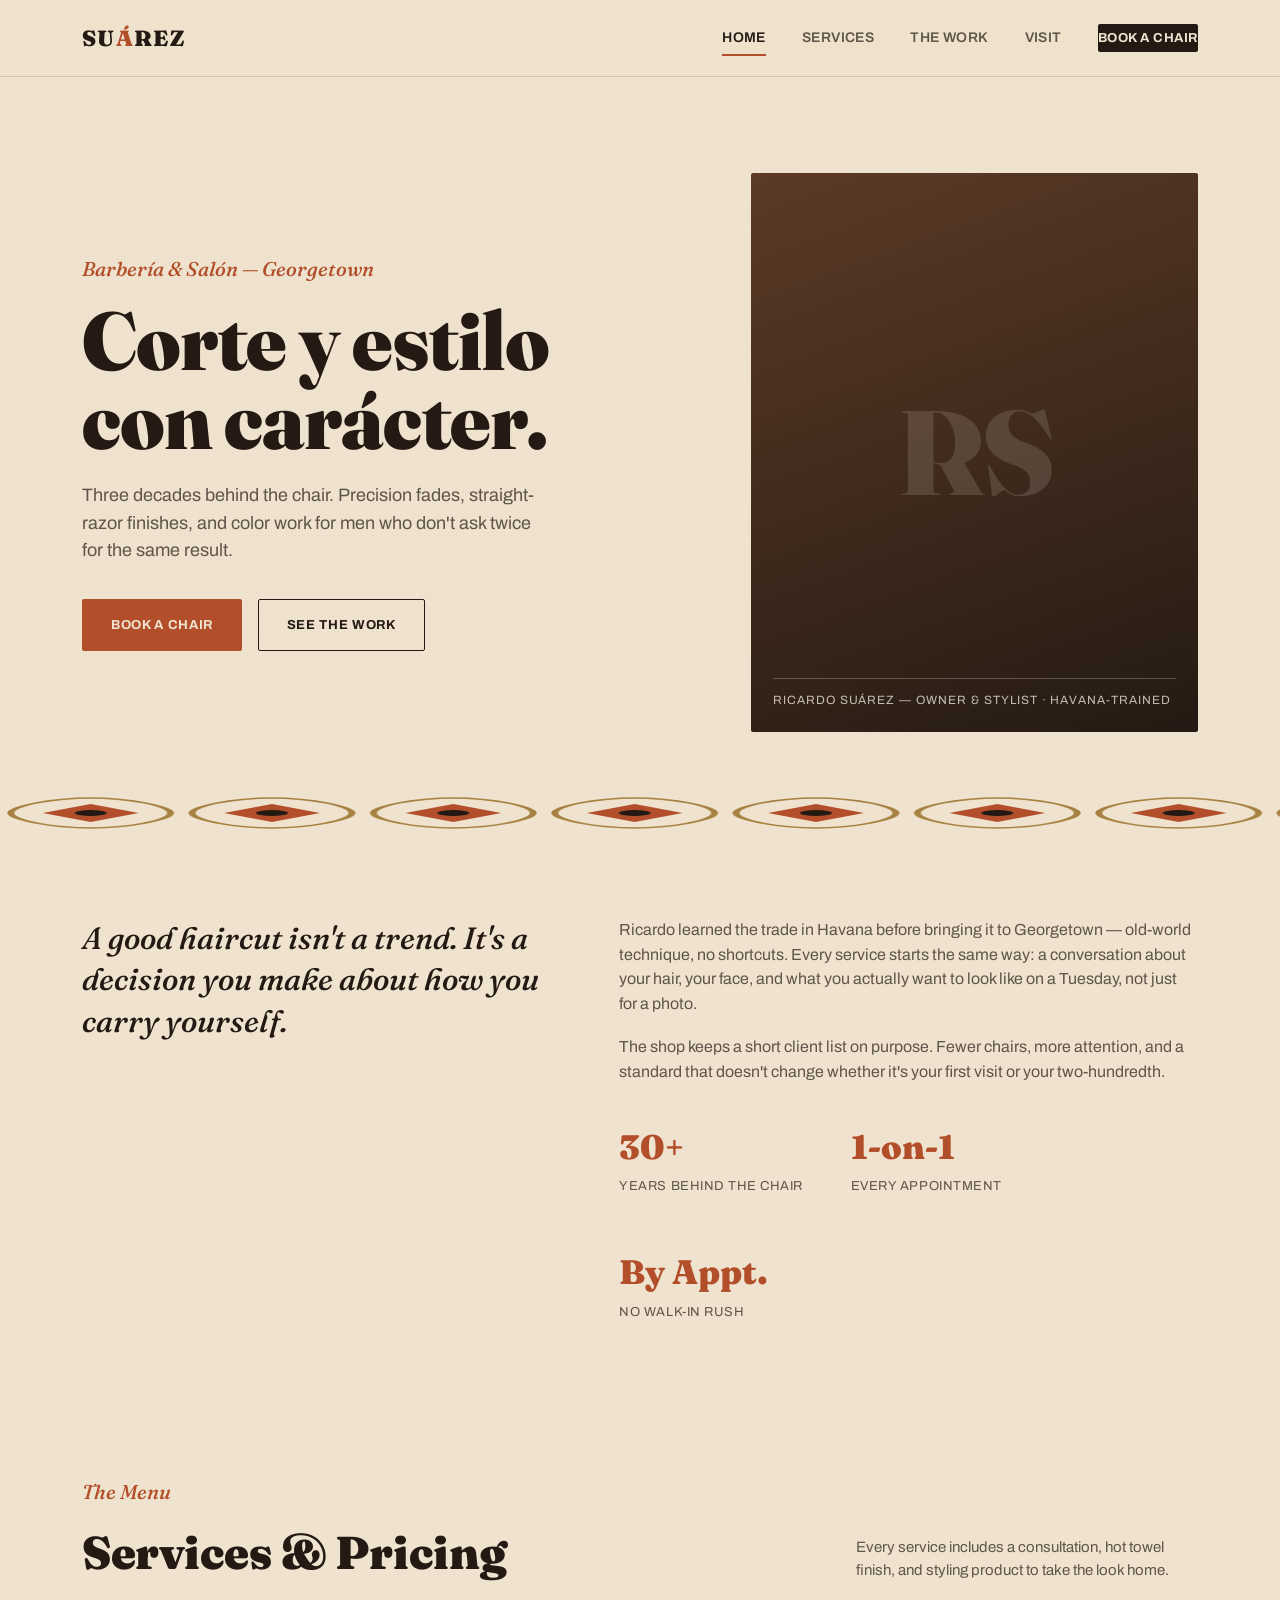
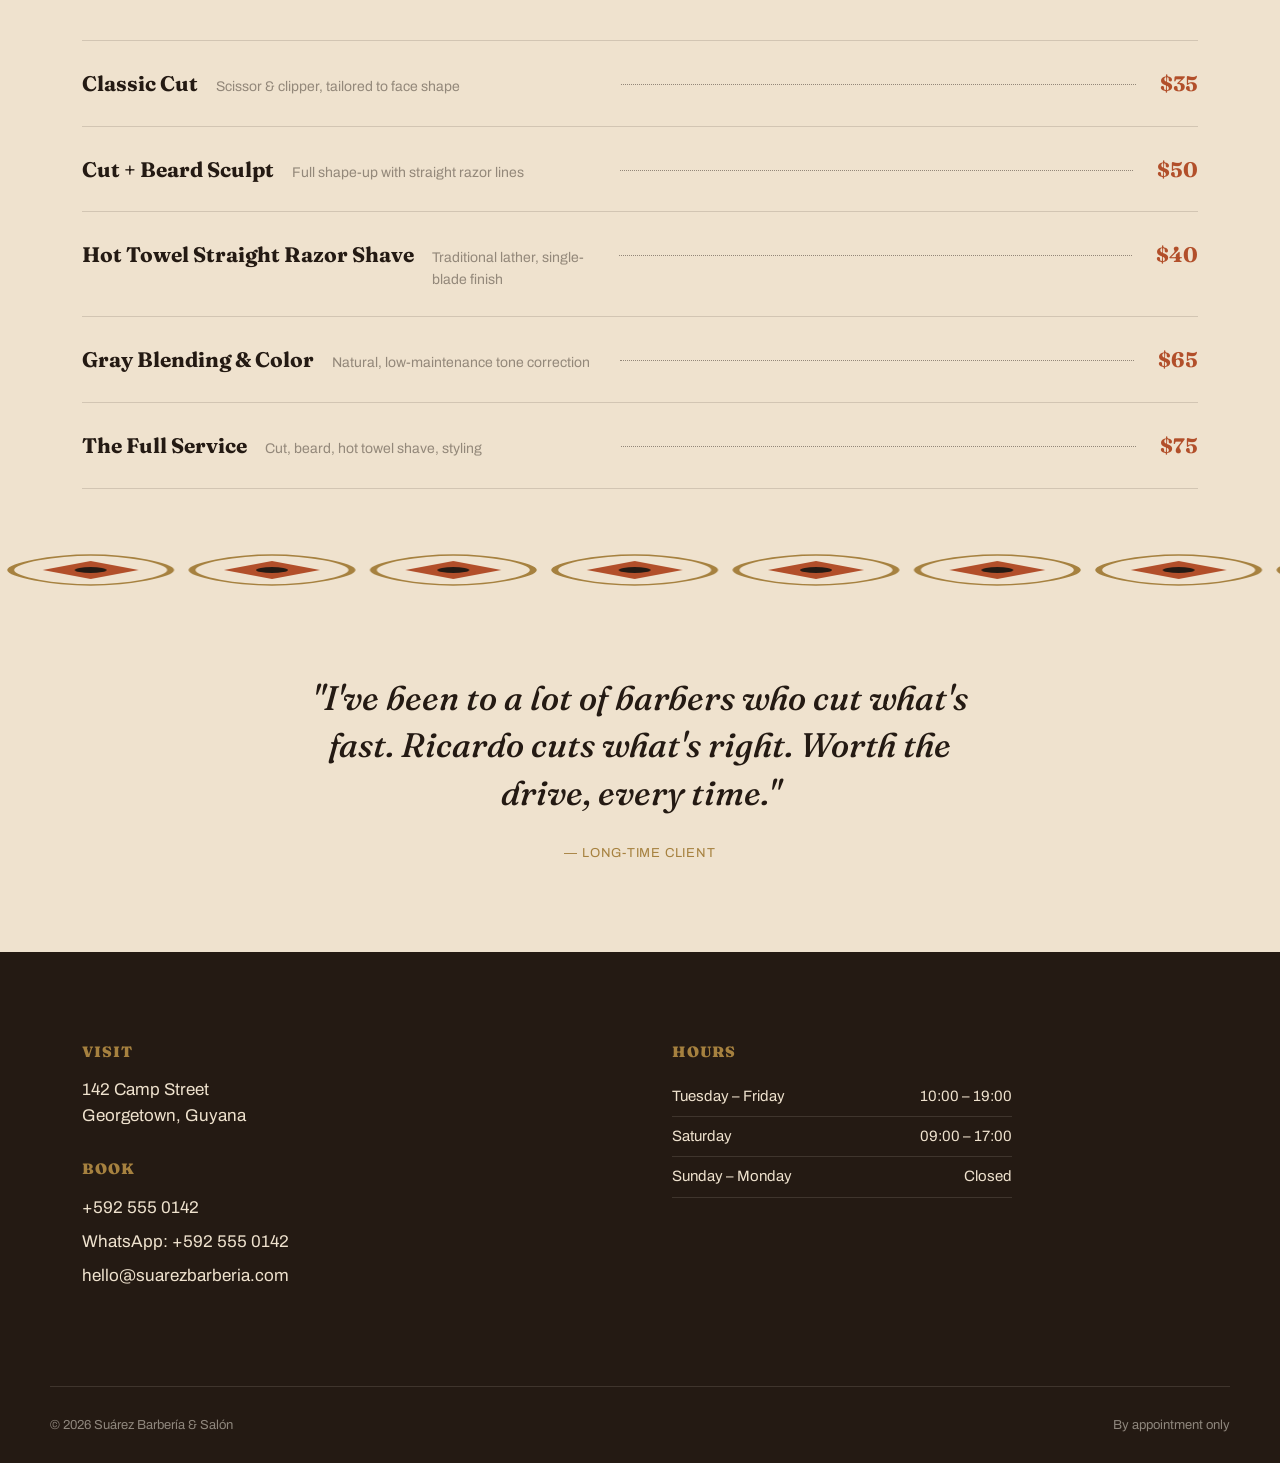
==== index.html @ 9314d9f6 "Add files via upload" ====
<!DOCTYPE html>
<html lang="en">
<head>
<meta charset="UTF-8">
<meta name="viewport" content="width=device-width, initial-scale=1.0">
<title>Suárez — Barbería &amp; Salón</title>
<link rel="preconnect" href="https://fonts.googleapis.com">
<link href="https://fonts.googleapis.com/css2?family=Fraunces:ital,wght@0,600;0,900;1,500;1,600&family=Archivo:wght@400;500;600;700&display=swap" rel="stylesheet">
<link rel="stylesheet" href="style.css">
</head>
<body>

<nav class="nav">
  <div class="wrap">
    <a href="index.html" class="nav-mark">SU<span>Á</span>REZ</a>
    <div class="nav-links" id="navLinks">
      <a href="index.html" class="active">Home</a>
      <a href="index.html#services">Services</a>
      <a href="work.html">The Work</a>
      <a href="index.html#visit">Visit</a>
      <a href="#" data-book-link class="nav-cta">Book a Chair</a>
    </div>
    <button class="nav-toggle" id="navToggle" aria-label="Menu"><span></span></button>
  </div>
</nav>

<!-- HERO -->
<header class="hero">
  <div class="wrap hero-grid">
    <div class="reveal in">
      <span class="eyebrow" id="js-eyebrow">Barbería &amp; Salón — Georgetown</span>
      <h1><span id="js-heading1">Corte y estilo</span><br><span id="js-heading2">con carácter.</span></h1>
      <p class="hero-sub" id="js-subheading">Three decades behind the chair. Precision fades, straight-razor finishes, and color work for men who don't ask twice for the same result.</p>
      <div class="hero-actions">
        <a href="#" data-book-link class="btn btn-primary">Book a Chair</a>
        <a href="work.html" class="btn btn-ghost">See the Work</a>
      </div>
    </div>
    <div class="hero-portrait reveal in" id="js-portrait">
      <span class="initials">RS</span>
      <div class="frame-label">Ricardo Suárez — Owner &amp; Stylist · Havana-trained</div>
    </div>
  </div>
</header>

<svg class="tile-strip" viewBox="0 0 240 34" preserveAspectRatio="none" xmlns="http://www.w3.org/2000/svg" aria-hidden="true">
  <defs>
    <pattern id="tile1" width="34" height="34" patternUnits="userSpaceOnUse">
      <rect width="34" height="34" fill="#EFE2CE"/>
      <path d="M17 2C24 2 32 10 32 17 32 24 24 32 17 32 10 32 2 24 2 17 2 10 10 2 17 2Z" fill="none" stroke="#A6813F" stroke-width="1.3"/>
      <path d="M17 8 26 17 17 26 8 17Z" fill="#B24F2A"/>
      <circle cx="17" cy="17" r="3" fill="#241A13"/>
    </pattern>
  </defs>
  <rect width="240" height="34" fill="url(#tile1)"/>
</svg>

<!-- ABOUT -->
<section class="section" id="about">
  <div class="wrap about-grid">
    <div class="reveal">
      <p class="about-quote" id="js-about-quote">"A good haircut isn't a trend. It's a decision you make about how you carry yourself."</p>
    </div>
    <div class="about-body reveal">
      <p id="js-about-p1">Ricardo learned the trade in Havana before bringing it to Georgetown — old-world technique, no shortcuts. Every service starts the same way: a conversation about your hair, your face, and what you actually want to look like on a Tuesday, not just for a photo.</p>
      <p id="js-about-p2">The shop keeps a short client list on purpose. Fewer chairs, more attention, and a standard that doesn't change whether it's your first visit or your two-hundredth.</p>
      <div class="stat-row" id="js-stats">
        <div class="stat"><b>30+</b><span>Years Behind the Chair</span></div>
        <div class="stat"><b>1-on-1</b><span>Every Appointment</span></div>
        <div class="stat"><b>By Appt.</b><span>No Walk-In Rush</span></div>
      </div>
    </div>
  </div>
</section>

<!-- SERVICES -->
<section class="section section-tight" id="services">
  <div class="wrap">
    <div class="section-head">
      <div>
        <span class="eyebrow">The Menu</span>
        <h2>Services &amp; Pricing</h2>
      </div>
      <p class="section-note">Every service includes a consultation, hot towel finish, and styling product to take the look home.</p>
    </div>

    <div class="menu" id="js-menu">
      <div class="menu-row reveal in">
        <div class="menu-row-main">
          <span class="menu-name">Classic Cut</span>
          <span class="menu-desc">Scissor &amp; clipper, tailored to face shape</span>
        </div>
        <span class="menu-fill"></span>
        <span class="menu-price">$35</span>
      </div>
    </div>
  </div>
</section>

<svg class="tile-strip" viewBox="0 0 240 34" preserveAspectRatio="none" xmlns="http://www.w3.org/2000/svg" aria-hidden="true">
  <defs>
    <pattern id="tile2" width="34" height="34" patternUnits="userSpaceOnUse">
      <rect width="34" height="34" fill="#EFE2CE"/>
      <path d="M17 2C24 2 32 10 32 17 32 24 24 32 17 32 10 32 2 24 2 17 2 10 10 2 17 2Z" fill="none" stroke="#A6813F" stroke-width="1.3"/>
      <path d="M17 8 26 17 17 26 8 17Z" fill="#B24F2A"/>
      <circle cx="17" cy="17" r="3" fill="#241A13"/>
    </pattern>
  </defs>
  <rect width="240" height="34" fill="url(#tile2)"/>
</svg>

<!-- TESTIMONIAL -->
<section class="section">
  <div class="wrap testimonial reveal">
    <p id="js-testimonial-quote">"I've been to a lot of barbers who cut what's fast. Ricardo cuts what's right. Worth the drive, every time."</p>
    <cite>— <span id="js-testimonial-cite">Long-time client</span></cite>
  </div>
</section>

<!-- VISIT / CONTACT -->
<section class="section dark" id="visit">
  <div class="wrap visit-grid">
    <div class="visit-block reveal">
      <h3>Visit</h3>
      <p><span id="js-address1">142 Camp Street</span><br><span id="js-address2">Georgetown, Guyana</span></p>
      <h3 style="margin-top:28px;">Book</h3>
      <a href="tel:+15925550142" id="js-phone-link"><span id="js-phone-text">+592 555 0142</span></a>
      <a href="https://wa.me/5925550142" id="js-whatsapp-link" target="_blank" rel="noopener"><span id="js-whatsapp-text">WhatsApp: +592 555 0142</span></a>
      <a href="mailto:hello@suarezbarberia.com" id="js-email-link"><span id="js-email-text">hello@suarezbarberia.com</span></a>
    </div>
    <div class="visit-block reveal">
      <h3>Hours</h3>
      <div id="js-hours">
        <div class="hours-row"><span>Tuesday – Friday</span><span>10:00 – 19:00</span></div>
        <div class="hours-row"><span>Saturday</span><span>09:00 – 17:00</span></div>
        <div class="hours-row"><span>Sunday – Monday</span><span>Closed</span></div>
      </div>
    </div>
  </div>
</section>

<div class="dark">
  <div class="footer wrap">
    <span>© 2026 Suárez Barbería &amp; Salón</span>
    <span>By appointment only</span>
  </div>
</div>

<script src="render.js"></script>
<script>
  const navToggle = document.getElementById('navToggle');
  const navLinks = document.getElementById('navLinks');
  navToggle.addEventListener('click', () => navLinks.classList.toggle('open'));

  const io = new IntersectionObserver((entries) => {
    entries.forEach(e => { if (e.isIntersecting) e.target.classList.add('in'); });
  }, { threshold: 0.15 });
  document.querySelectorAll('.reveal').forEach(el => io.observe(el));

  renderIndex();
</script>
</body>
</html>
---- style.css ----
/* =========================================================
   SUÁREZ — Barbería & Salón
   Design tokens
   ========================================================= */
:root{
  --cream:       #EFE2CE;
  --cream-card:  #F8F1E5;
  --rust:        #B24F2A;
  --rust-deep:   #8A3A1E;
  --espresso:    #241A13;
  --espresso-70: rgba(36,26,19,0.7);
  --espresso-45: rgba(36,26,19,0.45);
  --brass:       #A6813F;
  --brass-soft:  rgba(166,129,63,0.35);
  --tobacco:     #5B3A26;
  --line:        rgba(36,26,19,0.14);

  --display: "Fraunces", serif;
  --body: "Archivo", sans-serif;

  --wrap: 1180px;
}

*,*::before,*::after{ box-sizing:border-box; }
html{ scroll-behavior:smooth; }
body{
  margin:0;
  background:var(--cream);
  color:var(--espresso);
  font-family:var(--body);
  font-size:16px;
  line-height:1.55;
  -webkit-font-smoothing:antialiased;
}
img{ max-width:100%; display:block; }
a{ color:inherit; text-decoration:none; }
h1,h2,h3{ font-family:var(--display); font-weight:900; margin:0; letter-spacing:-0.01em; }
p{ margin:0; }
.wrap{ max-width:var(--wrap); margin:0 auto; padding:0 32px; }

@media (max-width:640px){ .wrap{ padding:0 20px; } }

/* subtle overall grain / warmth so cream isn't flat */
body::before{
  content:"";
  position:fixed; inset:0;
  background-image:
    radial-gradient(rgba(36,26,19,0.035) 1px, transparent 1px);
  background-size:3px 3px;
  pointer-events:none;
  z-index:0;
  opacity:0.6;
}

/* =========================================================
   NAV
   ========================================================= */
.nav{
  position:sticky; top:0; z-index:50;
  background:rgba(239,226,206,0.92);
  backdrop-filter:blur(6px);
  border-bottom:1px solid var(--line);
}
.nav .wrap{
  display:flex; align-items:center; justify-content:space-between;
  height:76px;
}
.nav-mark{
  font-family:var(--display);
  font-weight:900;
  font-size:22px;
  letter-spacing:0.06em;
}
.nav-mark span{ color:var(--rust); }
.nav-links{
  display:flex; align-items:center; gap:36px;
  font-size:14px; font-weight:600;
  letter-spacing:0.03em; text-transform:uppercase;
}
.nav-links a{
  position:relative; padding:4px 0; color:var(--espresso-70);
  transition:color .2s ease;
}
.nav-links a:hover, .nav-links a.active{ color:var(--espresso); }
.nav-links a.active::after{
  content:""; position:absolute; left:0; right:0; bottom:-3px; height:2px;
  background:var(--rust);
}
.nav-cta{
  background:var(--espresso); color:var(--cream) !important;
  padding:11px 20px; border-radius:2px;
  font-size:13px; font-weight:700; letter-spacing:0.04em; text-transform:uppercase;
  transition:background .2s ease;
}
.nav-cta:hover{ background:var(--rust); }
.nav-toggle{ display:none; background:none; border:0; cursor:pointer; padding:4px; }
.nav-toggle span, .nav-toggle span::before, .nav-toggle span::after{
  content:""; display:block; width:24px; height:2px; background:var(--espresso);
  position:relative; transition:.2s ease;
}
.nav-toggle span::before{ position:absolute; top:-7px; }
.nav-toggle span::after{ position:absolute; top:7px; }

@media (max-width:860px){
  .nav-links{
    position:fixed; inset:76px 0 0 0; height:calc(100vh - 76px);
    background:var(--cream);
    flex-direction:column; justify-content:flex-start; align-items:flex-start;
    padding:40px 28px; gap:28px; font-size:16px;
    transform:translateX(100%); transition:transform .3s ease;
  }
  .nav-links.open{ transform:translateX(0); }
  .nav-toggle{ display:block; }
}

/* =========================================================
   TILE SIGNATURE — repeating cement-tile motif used as dividers
   ========================================================= */
.tile-strip{
  width:100%; height:34px; display:block; position:relative; z-index:1;
}
.tile-strip.flip{ transform:scaleY(-1); }

/* =========================================================
   HERO
   ========================================================= */
.hero{
  position:relative; z-index:1;
  padding:96px 0 64px;
  overflow:hidden;
}
.hero-grid{
  display:grid; grid-template-columns:1.15fr 0.85fr; gap:64px; align-items:center;
}
.eyebrow{
  font-family:var(--display); font-style:italic; font-weight:500;
  color:var(--rust); font-size:20px; margin-bottom:18px; display:block;
}
.hero h1{
  font-size:clamp(48px,6.4vw,88px);
  line-height:0.96;
  margin-bottom:22px;
}
.hero-sub{
  font-size:18px; color:var(--espresso-70); max-width:46ch; margin-bottom:34px;
}
.hero-actions{ display:flex; gap:16px; flex-wrap:wrap; }
.btn{
  display:inline-flex; align-items:center; gap:10px;
  padding:15px 28px; border-radius:2px;
  font-weight:700; font-size:13px; letter-spacing:0.05em; text-transform:uppercase;
  transition:all .2s ease; border:1px solid transparent; cursor:pointer;
}
.btn-primary{ background:var(--rust); color:var(--cream); }
.btn-primary:hover{ background:var(--rust-deep); }
.btn-ghost{ border-color:var(--espresso); color:var(--espresso); }
.btn-ghost:hover{ background:var(--espresso); color:var(--cream); }

.hero-portrait{
  position:relative;
  aspect-ratio:4/5;
  background:
    linear-gradient(160deg, var(--tobacco) 0%, var(--espresso) 100%);
  border-radius:2px;
  display:flex; align-items:center; justify-content:center;
  overflow:hidden;
}
.hero-portrait .frame-label{
  position:absolute; bottom:22px; left:22px; right:22px;
  color:rgba(248,241,229,0.75); font-size:12px; letter-spacing:0.08em; text-transform:uppercase;
  border-top:1px solid rgba(248,241,229,0.25); padding-top:12px;
}
.hero-portrait .initials{
  font-family:var(--display); font-weight:900; font-size:120px; color:rgba(248,241,229,0.14);
  letter-spacing:-0.02em;
}
@media (max-width:860px){
  .hero-grid{ grid-template-columns:1fr; }
  .hero{ padding:56px 0 44px; }
}

/* =========================================================
   SECTION HEADERS
   ========================================================= */
.section{ position:relative; z-index:1; padding:88px 0; }
.section-tight{ padding:64px 0; }
.section-head{
  display:flex; align-items:flex-end; justify-content:space-between; gap:40px;
  margin-bottom:52px; flex-wrap:wrap;
}
.section-head h2{ font-size:clamp(34px,3.6vw,50px); }
.section-head .eyebrow{ margin-bottom:10px; }
.section-note{ max-width:38ch; color:var(--espresso-70); font-size:15px; padding-bottom:6px; }

.dark{ background:var(--espresso); color:var(--cream); }
.dark .eyebrow{ color:var(--brass); }
.dark .section-note{ color:rgba(248,241,229,0.65); }

/* =========================================================
   ABOUT
   ========================================================= */
.about-grid{
  display:grid; grid-template-columns:0.9fr 1.1fr; gap:64px; align-items:start;
}
.about-quote{
  font-family:var(--display); font-style:italic; font-weight:500;
  font-size:clamp(24px,2.4vw,32px); line-height:1.35; color:var(--espresso);
}
.about-body p{ color:var(--espresso-70); font-size:16px; margin-bottom:18px; }
.about-body p:last-child{ margin-bottom:0; }
.stat-row{ display:flex; gap:48px; margin-top:36px; flex-wrap:wrap; }
.stat b{ display:block; font-family:var(--display); font-size:34px; font-weight:900; color:var(--rust); }
.stat span{ font-size:13px; text-transform:uppercase; letter-spacing:0.04em; color:var(--espresso-70); }
@media (max-width:860px){ .about-grid{ grid-template-columns:1fr; gap:32px; } }

/* =========================================================
   SERVICES — priced like a real barbería menu, not a numbered list
   ========================================================= */
.menu{ border-top:1px solid var(--line); }
.menu-row{
  display:flex; align-items:baseline; justify-content:space-between; gap:24px;
  padding:26px 0; border-bottom:1px solid var(--line);
}
.menu-row-main{ display:flex; align-items:baseline; gap:18px; flex:1; min-width:0; }
.menu-name{ font-family:var(--display); font-weight:700; font-size:21px; white-space:nowrap; }
.menu-desc{ color:var(--espresso-45); font-size:14px; }
.menu-fill{
  flex:1; border-bottom:1px dotted var(--espresso-45); transform:translateY(-6px);
  min-width:24px;
}
.menu-price{ font-family:var(--display); font-weight:700; font-size:21px; color:var(--rust); white-space:nowrap; }
@media (max-width:640px){
  .menu-row{ flex-wrap:wrap; }
  .menu-fill{ display:none; }
  .menu-row-main{ flex-wrap:wrap; }
}

/* =========================================================
   TESTIMONIAL
   ========================================================= */
.testimonial{ text-align:center; max-width:760px; margin:0 auto; }
.testimonial p{
  font-family:var(--display); font-style:italic; font-weight:500;
  font-size:clamp(24px,2.8vw,34px); line-height:1.4;
}
.testimonial cite{
  display:block; margin-top:26px; font-style:normal; font-size:13px;
  letter-spacing:0.06em; text-transform:uppercase; color:var(--brass);
}

/* =========================================================
   CONTACT / VISIT
   ========================================================= */
.visit-grid{
  display:grid; grid-template-columns:1fr 1fr; gap:64px;
}
.visit-block h3{ font-size:15px; text-transform:uppercase; letter-spacing:0.06em; color:var(--brass); margin-bottom:14px; }
.visit-block p, .visit-block a{ font-size:17px; color:var(--cream); display:block; margin-bottom:8px; }
.visit-block a:hover{ color:var(--rust); }
.hours-row{ display:flex; justify-content:space-between; max-width:340px; padding:8px 0; border-bottom:1px solid rgba(248,241,229,0.12); font-size:15px; }
@media (max-width:760px){ .visit-grid{ grid-template-columns:1fr; gap:36px; } }

/* =========================================================
   FOOTER
   ========================================================= */
.footer{
  padding:28px 0; border-top:1px solid rgba(248,241,229,0.12);
  display:flex; justify-content:space-between; align-items:center;
  font-size:13px; color:rgba(248,241,229,0.5); flex-wrap:wrap; gap:12px;
}

/* =========================================================
   WORK PAGE — gallery
   ========================================================= */
.gallery-head{ padding:64px 0 20px; text-align:center; }
.gallery-head .eyebrow{ display:inline-block; }
.gallery-head h1{ font-size:clamp(40px,5.6vw,64px); }
.filter-row{
  display:flex; gap:10px; justify-content:center; flex-wrap:wrap; margin:30px 0 8px;
}
.filter-btn{
  padding:9px 18px; border:1px solid var(--espresso); border-radius:999px;
  font-size:13px; font-weight:600; letter-spacing:0.03em; text-transform:uppercase;
  cursor:pointer; background:transparent; transition:.2s ease;
}
.filter-btn.active, .filter-btn:hover{ background:var(--espresso); color:var(--cream); }

.gallery-grid{
  display:grid; grid-template-columns:repeat(3,1fr); gap:22px;
  padding:40px 0 90px;
}
.gallery-item{
  position:relative; aspect-ratio:4/5; overflow:hidden; border-radius:2px;
  background:linear-gradient(155deg, var(--tobacco), var(--espresso));
  cursor:default;
}
.gallery-item .tag-code{
  position:absolute; top:16px; left:16px; font-family:var(--display); font-weight:900;
  font-size:13px; letter-spacing:0.08em; color:rgba(248,241,229,0.55); text-transform:uppercase;
}
.gallery-item .cap{
  position:absolute; left:16px; right:16px; bottom:16px;
  color:var(--cream); font-size:14px; font-weight:600;
  border-top:1px solid rgba(248,241,229,0.25); padding-top:10px;
}
.gallery-item .cap small{
  display:block; font-weight:400; color:rgba(248,241,229,0.55); font-size:12px; margin-top:3px;
}
.gallery-item::after{
  content:""; position:absolute; inset:0;
  background:radial-gradient(circle at 30% 20%, rgba(178,79,42,0.35), transparent 60%);
  mix-blend-mode:overlay;
}
.gallery-item[data-cat="beard"]::after{ background:radial-gradient(circle at 70% 75%, rgba(166,129,63,0.4), transparent 60%); }
.gallery-item[data-cat="color"]::after{ background:radial-gradient(circle at 50% 50%, rgba(178,79,42,0.5), transparent 65%); }

@media (max-width:900px){ .gallery-grid{ grid-template-columns:repeat(2,1fr); } }
@media (max-width:560px){ .gallery-grid{ grid-template-columns:1fr; } }

.reveal{ opacity:0; transform:translateY(18px); transition:opacity .6s ease, transform .6s ease; }
.reveal.in{ opacity:1; transform:none; }
@media (prefers-reduced-motion:reduce){
  .reveal{ opacity:1; transform:none; transition:none; }
  html{ scroll-behavior:auto; }
}
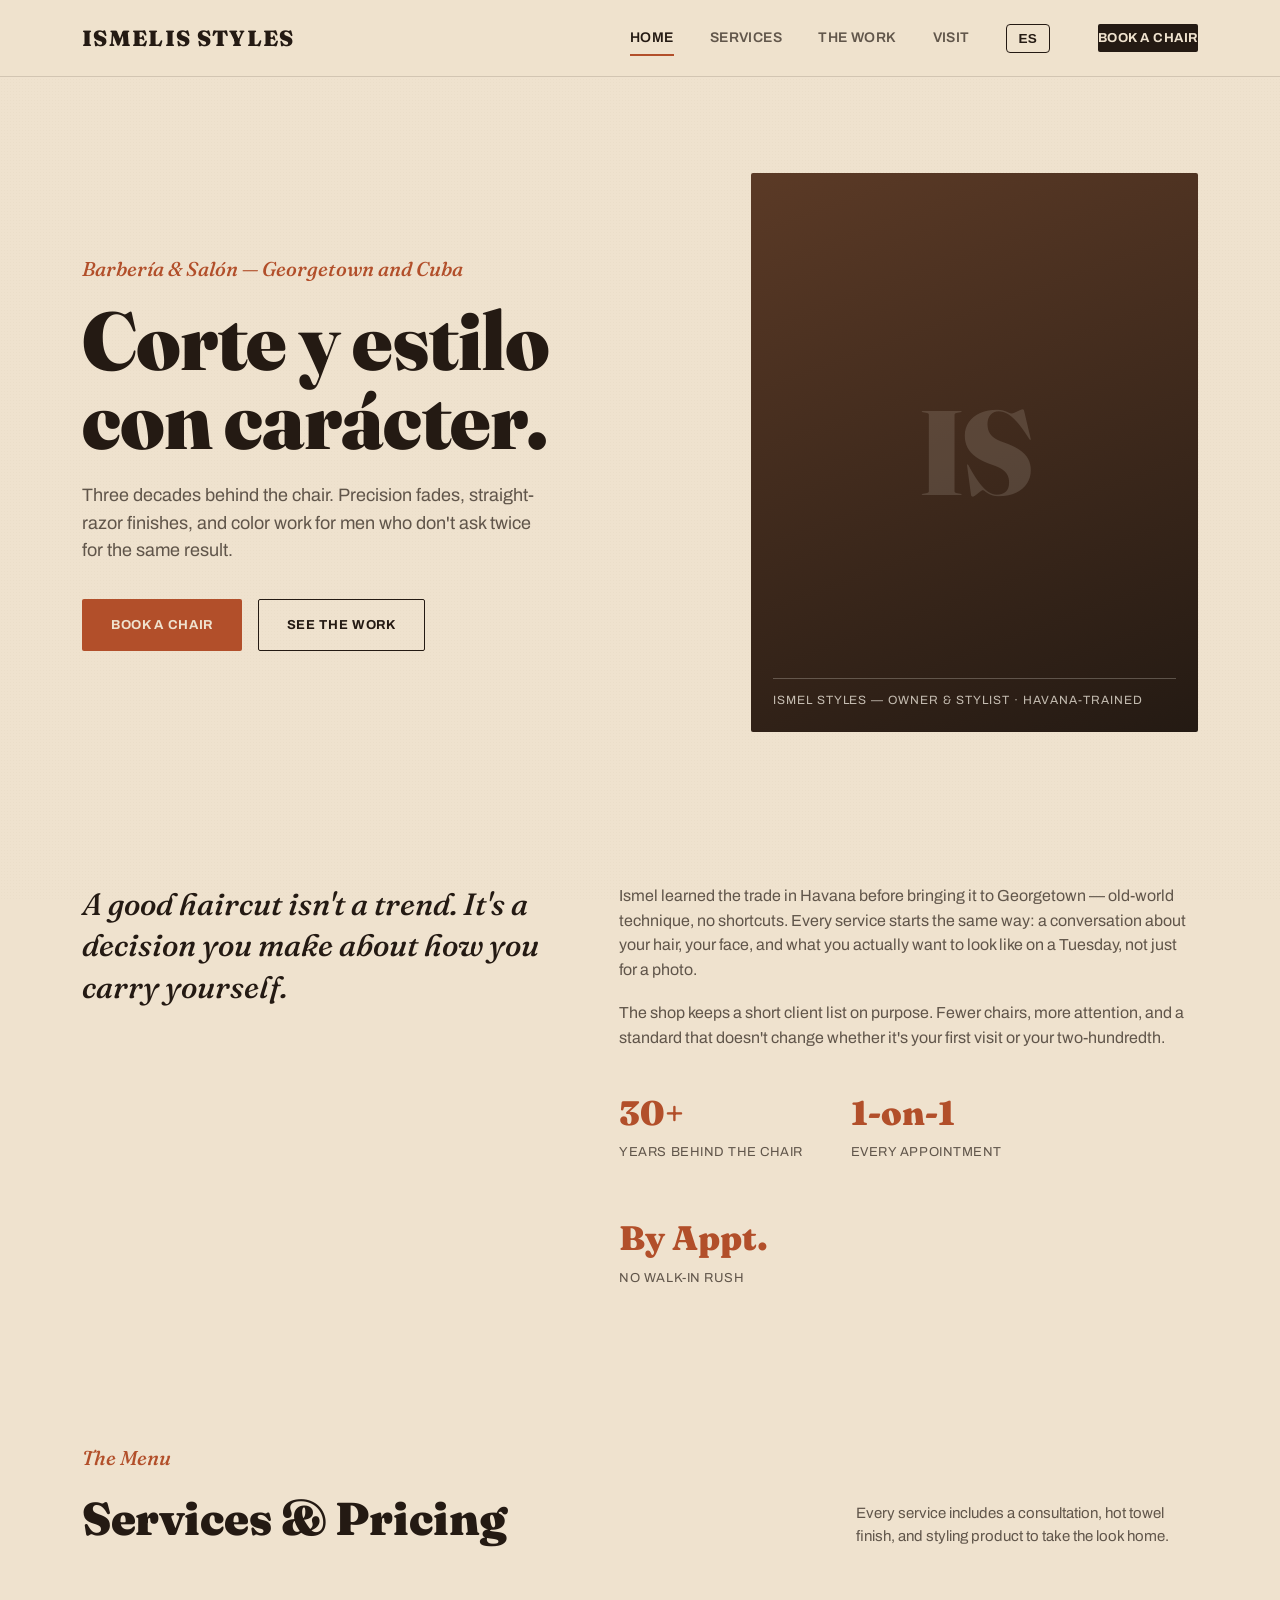
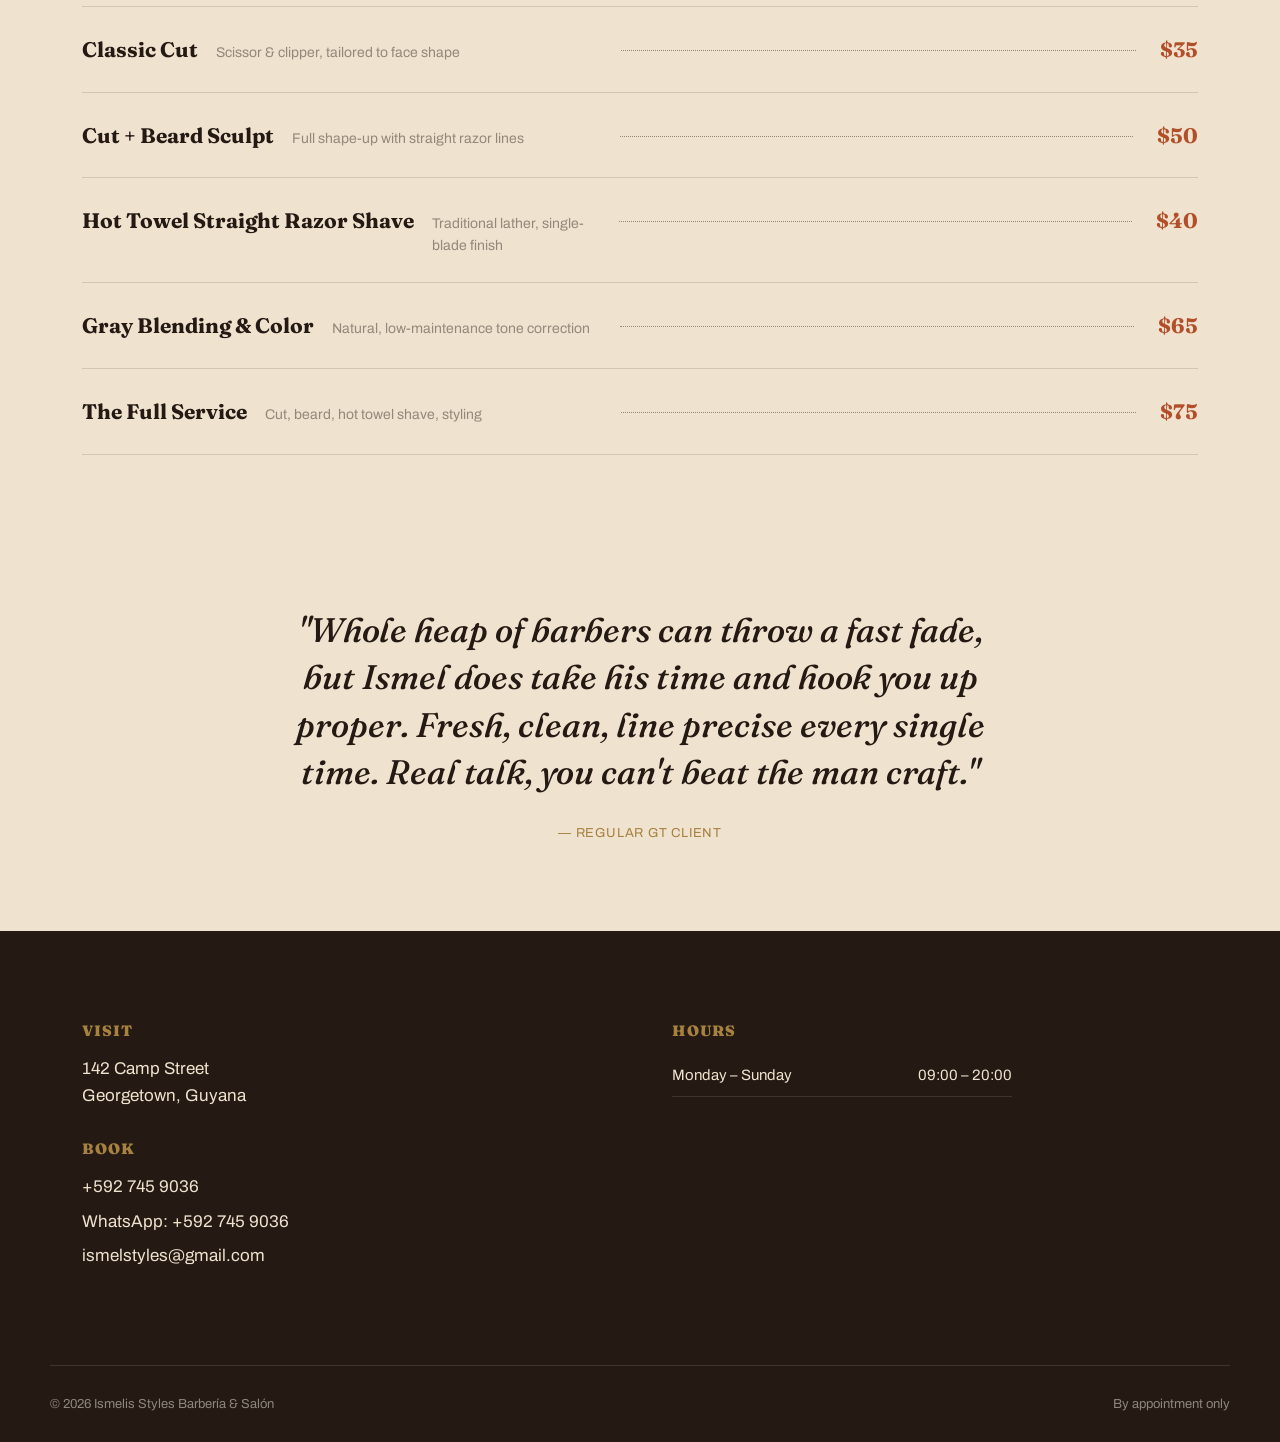
==== commit 9aa29157: "Add files via upload" ====
--- a/index.html
+++ b/index.html
@@ -3,22 +3,36 @@
 <head>
 <meta charset="UTF-8">
 <meta name="viewport" content="width=device-width, initial-scale=1.0">
-<title>Suárez — Barbería &amp; Salón</title>
+<title>Ismelis Styles — Barbería &amp; Salón</title>
 <link rel="preconnect" href="https://fonts.googleapis.com">
 <link href="https://fonts.googleapis.com/css2?family=Fraunces:ital,wght@0,600;0,900;1,500;1,600&family=Archivo:wght@400;500;600;700&display=swap" rel="stylesheet">
 <link rel="stylesheet" href="style.css">
+<style>
+  .lang-btn {
+    background: transparent;
+    border: 1px solid currentColor;
+    color: inherit;
+    padding: 6px 12px;
+    margin-right: 12px;
+    cursor: pointer;
+    border-radius: 4px;
+    font-size: 0.85rem;
+    font-weight: 600;
+  }
+</style>
 </head>
 <body>
 
 <nav class="nav">
   <div class="wrap">
-    <a href="index.html" class="nav-mark">SU<span>Á</span>REZ</a>
+    <a href="index.html" class="nav-mark" id="js-nav-brand">ISMELIS STYLES</a>
     <div class="nav-links" id="navLinks">
-      <a href="index.html" class="active">Home</a>
-      <a href="index.html#services">Services</a>
-      <a href="work.html">The Work</a>
-      <a href="index.html#visit">Visit</a>
-      <a href="#" data-book-link class="nav-cta">Book a Chair</a>
+      <a href="index.html" class="active" data-i18n="nav_home">Home</a>
+      <a href="index.html#services" data-i18n="nav_services">Services</a>
+      <a href="work.html" data-i18n="nav_work">The Work</a>
+      <a href="index.html#visit" data-i18n="nav_visit">Visit</a>
+      <button id="langToggle" class="lang-btn">ES</button>
+      <a href="https://ismelstyles.setmore.com" data-book-link class="nav-cta" data-i18n="book_chair">Book a Chair</a>
     </div>
     <button class="nav-toggle" id="navToggle" aria-label="Menu"><span></span></button>
   </div>
@@ -32,28 +46,16 @@
       <h1><span id="js-heading1">Corte y estilo</span><br><span id="js-heading2">con carácter.</span></h1>
       <p class="hero-sub" id="js-subheading">Three decades behind the chair. Precision fades, straight-razor finishes, and color work for men who don't ask twice for the same result.</p>
       <div class="hero-actions">
-        <a href="#" data-book-link class="btn btn-primary">Book a Chair</a>
-        <a href="work.html" class="btn btn-ghost">See the Work</a>
+        <a href="https://ismelstyles.setmore.com" data-book-link class="btn btn-primary" data-i18n="book_chair">Book a Chair</a>
+        <a href="work.html" class="btn btn-ghost" data-i18n="see_work">See the Work</a>
       </div>
     </div>
     <div class="hero-portrait reveal in" id="js-portrait">
-      <span class="initials">RS</span>
-      <div class="frame-label">Ricardo Suárez — Owner &amp; Stylist · Havana-trained</div>
+      <span class="initials">IS</span>
+      <div class="frame-label">Ismel Styles — Owner &amp; Stylist · Havana-trained</div>
     </div>
   </div>
 </header>
-
-<svg class="tile-strip" viewBox="0 0 240 34" preserveAspectRatio="none" xmlns="http://www.w3.org/2000/svg" aria-hidden="true">
-  <defs>
-    <pattern id="tile1" width="34" height="34" patternUnits="userSpaceOnUse">
-      <rect width="34" height="34" fill="#EFE2CE"/>
-      <path d="M17 2C24 2 32 10 32 17 32 24 24 32 17 32 10 32 2 24 2 17 2 10 10 2 17 2Z" fill="none" stroke="#A6813F" stroke-width="1.3"/>
-      <path d="M17 8 26 17 17 26 8 17Z" fill="#B24F2A"/>
-      <circle cx="17" cy="17" r="3" fill="#241A13"/>
-    </pattern>
-  </defs>
-  <rect width="240" height="34" fill="url(#tile1)"/>
-</svg>
 
 <!-- ABOUT -->
 <section class="section" id="about">
@@ -62,7 +64,7 @@
       <p class="about-quote" id="js-about-quote">"A good haircut isn't a trend. It's a decision you make about how you carry yourself."</p>
     </div>
     <div class="about-body reveal">
-      <p id="js-about-p1">Ricardo learned the trade in Havana before bringing it to Georgetown — old-world technique, no shortcuts. Every service starts the same way: a conversation about your hair, your face, and what you actually want to look like on a Tuesday, not just for a photo.</p>
+      <p id="js-about-p1">Ismel learned the trade in Havana before bringing it to Georgetown — old-world technique, no shortcuts. Every service starts the same way: a conversation about your hair, your face, and what you actually want to look like on a Tuesday, not just for a photo.</p>
       <p id="js-about-p2">The shop keeps a short client list on purpose. Fewer chairs, more attention, and a standard that doesn't change whether it's your first visit or your two-hundredth.</p>
       <div class="stat-row" id="js-stats">
         <div class="stat"><b>30+</b><span>Years Behind the Chair</span></div>
@@ -78,10 +80,10 @@
   <div class="wrap">
     <div class="section-head">
       <div>
-        <span class="eyebrow">The Menu</span>
-        <h2>Services &amp; Pricing</h2>
+        <span class="eyebrow" data-i18n="menu_eyebrow">The Menu</span>
+        <h2 data-i18n="services_heading">Services &amp; Pricing</h2>
       </div>
-      <p class="section-note">Every service includes a consultation, hot towel finish, and styling product to take the look home.</p>
+      <p class="section-note" data-i18n="services_note">Every service includes a consultation, hot towel finish, and styling product to take the look home.</p>
     </div>
 
     <div class="menu" id="js-menu">
@@ -97,23 +99,11 @@
   </div>
 </section>
 
-<svg class="tile-strip" viewBox="0 0 240 34" preserveAspectRatio="none" xmlns="http://www.w3.org/2000/svg" aria-hidden="true">
-  <defs>
-    <pattern id="tile2" width="34" height="34" patternUnits="userSpaceOnUse">
-      <rect width="34" height="34" fill="#EFE2CE"/>
-      <path d="M17 2C24 2 32 10 32 17 32 24 24 32 17 32 10 32 2 24 2 17 2 10 10 2 17 2Z" fill="none" stroke="#A6813F" stroke-width="1.3"/>
-      <path d="M17 8 26 17 17 26 8 17Z" fill="#B24F2A"/>
-      <circle cx="17" cy="17" r="3" fill="#241A13"/>
-    </pattern>
-  </defs>
-  <rect width="240" height="34" fill="url(#tile2)"/>
-</svg>
-
 <!-- TESTIMONIAL -->
 <section class="section">
   <div class="wrap testimonial reveal">
-    <p id="js-testimonial-quote">"I've been to a lot of barbers who cut what's fast. Ricardo cuts what's right. Worth the drive, every time."</p>
-    <cite>— <span id="js-testimonial-cite">Long-time client</span></cite>
+    <p id="js-testimonial-quote">"Whole heap of barbers can throw a fast fade, but Ismel does take his time and hook you up proper. Fresh, clean, line precise every single time. Real talk, you can't beat the man craft."</p>
+    <cite>— <span id="js-testimonial-cite">Regular GT Client</span></cite>
   </div>
 </section>
 
@@ -121,19 +111,17 @@
 <section class="section dark" id="visit">
   <div class="wrap visit-grid">
     <div class="visit-block reveal">
-      <h3>Visit</h3>
+      <h3 data-i18n="visit_title">Visit</h3>
       <p><span id="js-address1">142 Camp Street</span><br><span id="js-address2">Georgetown, Guyana</span></p>
-      <h3 style="margin-top:28px;">Book</h3>
-      <a href="tel:+15925550142" id="js-phone-link"><span id="js-phone-text">+592 555 0142</span></a>
-      <a href="https://wa.me/5925550142" id="js-whatsapp-link" target="_blank" rel="noopener"><span id="js-whatsapp-text">WhatsApp: +592 555 0142</span></a>
-      <a href="mailto:hello@suarezbarberia.com" id="js-email-link"><span id="js-email-text">hello@suarezbarberia.com</span></a>
+      <h3 style="margin-top:28px;" data-i18n="book_title">Book</h3>
+      <a href="tel:+5927459036" id="js-phone-link"><span id="js-phone-text">+592 745 9036</span></a>
+      <a href="https://wa.me/5927459036" id="js-whatsapp-link" target="_blank" rel="noopener"><span id="js-whatsapp-text">WhatsApp: +592 745 9036</span></a>
+      <a href="mailto:ismelstyles@gmail.com" id="js-email-link"><span id="js-email-text">ismelstyles@gmail.com</span></a>
     </div>
     <div class="visit-block reveal">
-      <h3>Hours</h3>
+      <h3 data-i18n="hours_title">Hours</h3>
       <div id="js-hours">
-        <div class="hours-row"><span>Tuesday – Friday</span><span>10:00 – 19:00</span></div>
-        <div class="hours-row"><span>Saturday</span><span>09:00 – 17:00</span></div>
-        <div class="hours-row"><span>Sunday – Monday</span><span>Closed</span></div>
+        <div class="hours-row"><span>Monday – Sunday</span><span>09:00 – 20:00</span></div>
       </div>
     </div>
   </div>
@@ -141,8 +129,8 @@
 
 <div class="dark">
   <div class="footer wrap">
-    <span>© 2026 Suárez Barbería &amp; Salón</span>
-    <span>By appointment only</span>
+    <span>© 2026 Ismelis Styles Barbería &amp; Salón</span>
+    <span data-i18n="by_appt">By appointment only</span>
   </div>
 </div>
 
@@ -160,4 +148,4 @@
   renderIndex();
 </script>
 </body>
-</html>
+</html>
